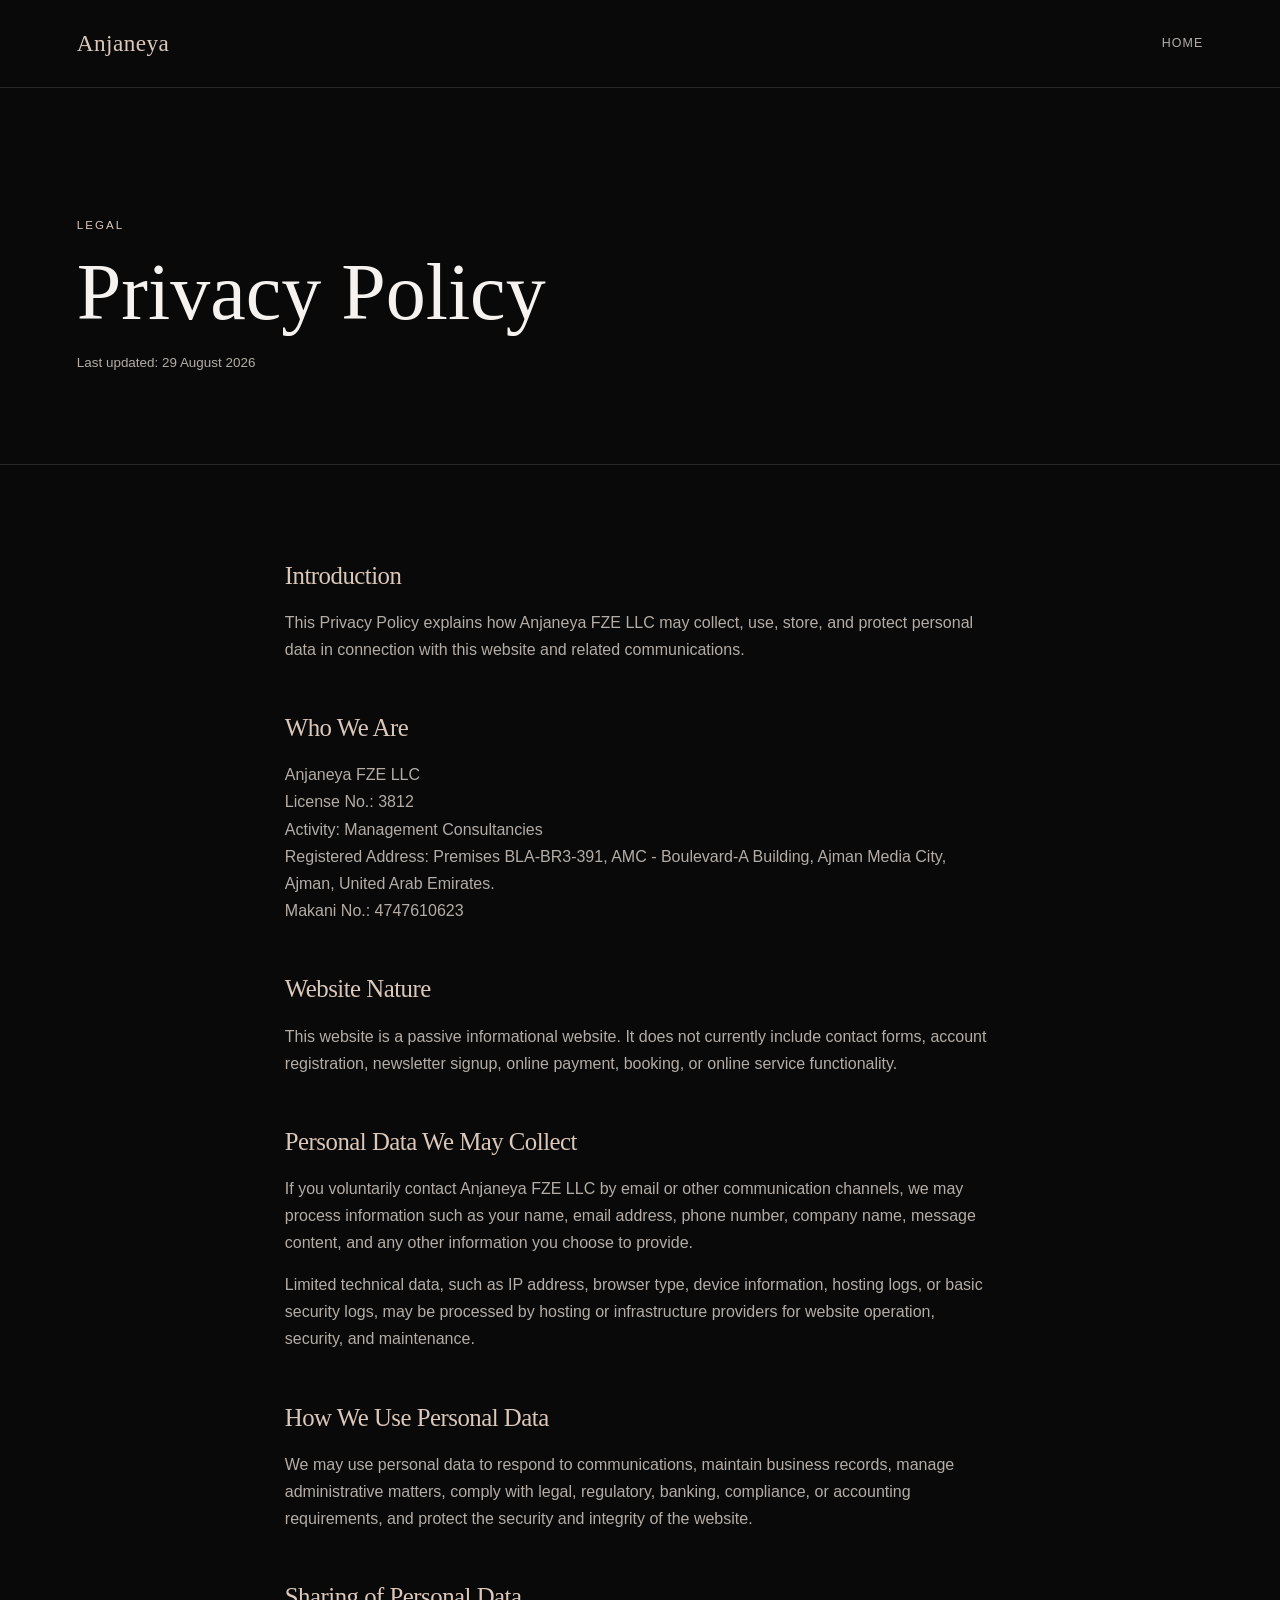
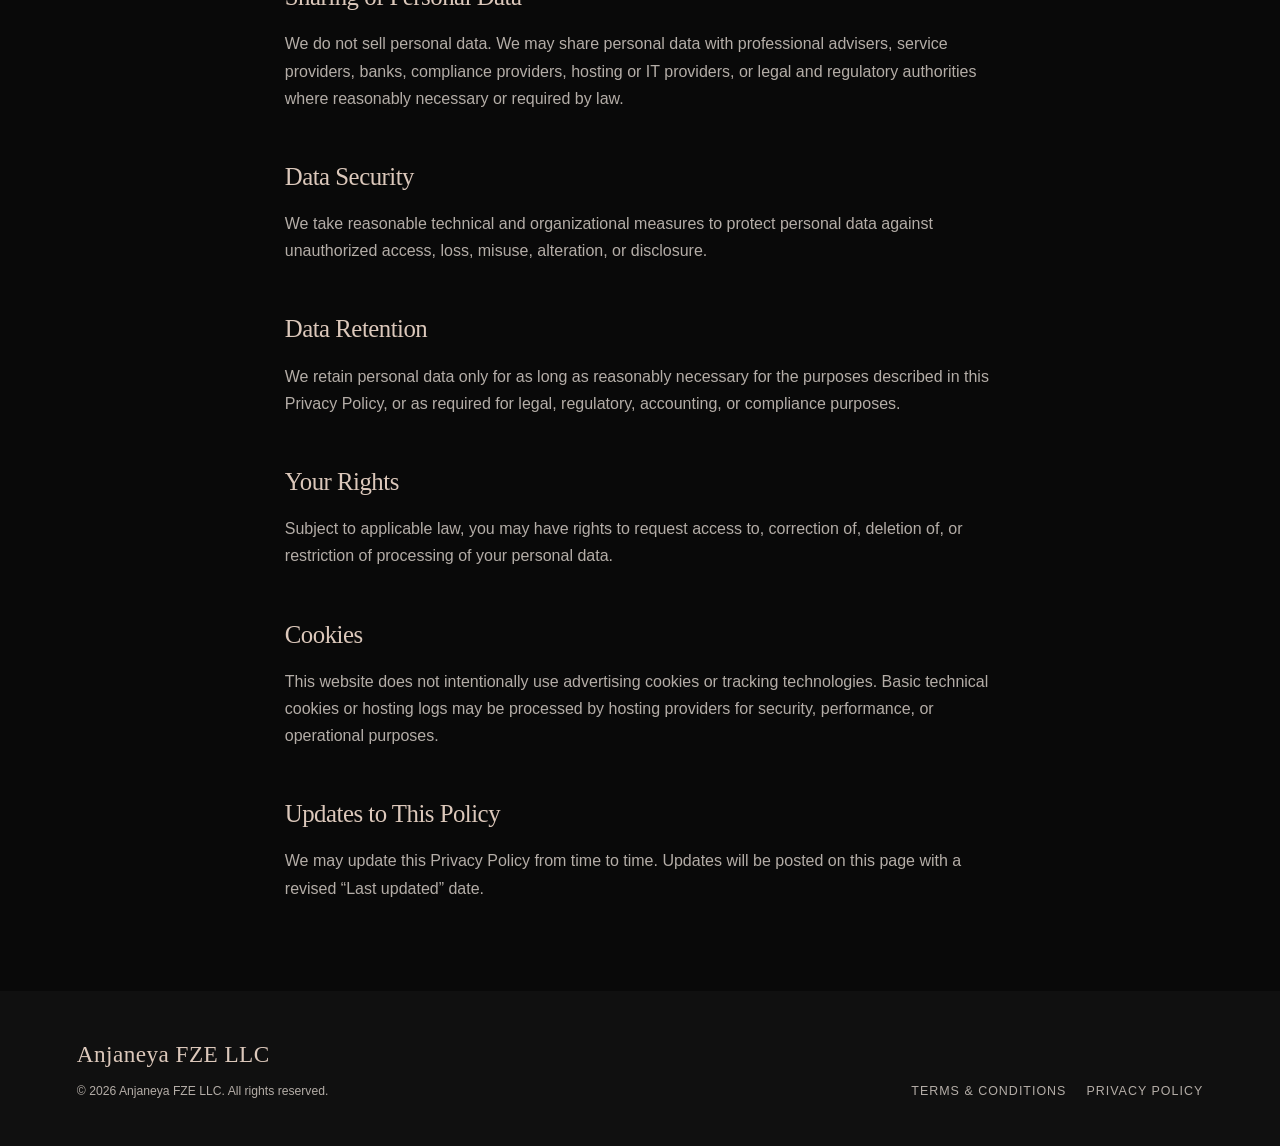
==== privacy-policy.html @ aa17500f "Add compliance pages and passive company profile" ====
<!DOCTYPE html>
<html lang="en">
<head>
    <meta charset="UTF-8">
    <meta name="viewport" content="width=device-width, initial-scale=1.0">
    <meta name="description" content="Privacy Policy for the Anjaneya FZE LLC website.">
    <title>Privacy Policy | Anjaneya FZE LLC</title>
    <link rel="stylesheet" href="styles.css">
</head>
<body class="legal-page">
    <header class="site-header">
        <a class="brand" href="index.html" aria-label="Anjaneya FZE LLC home">Anjaneya</a>
        <nav aria-label="Primary navigation">
            <a href="index.html">Home</a>
        </nav>
    </header>

    <main>
        <header class="legal-hero">
            <p class="eyebrow">Legal</p>
            <h1>Privacy Policy</h1>
            <p class="last-updated">Last updated: 29 August 2026</p>
        </header>

        <article class="legal-content">
            <section aria-labelledby="privacy-introduction">
                <h2 id="privacy-introduction">Introduction</h2>
                <p>This Privacy Policy explains how Anjaneya FZE LLC may collect, use, store, and protect personal data in connection with this website and related communications.</p>
            </section>

            <section aria-labelledby="who-we-are">
                <h2 id="who-we-are">Who We Are</h2>
                <p>Anjaneya FZE LLC<br>License No.: 3812<br>Activity: Management Consultancies</p>
                <address>Registered Address: Premises BLA-BR3-391, AMC - Boulevard-A Building, Ajman Media City, Ajman, United Arab Emirates.<br>Makani No.: 4747610623</address>
            </section>

            <section aria-labelledby="website-nature">
                <h2 id="website-nature">Website Nature</h2>
                <p>This website is a passive informational website. It does not currently include contact forms, account registration, newsletter signup, online payment, booking, or online service functionality.</p>
            </section>

            <section aria-labelledby="data-we-collect">
                <h2 id="data-we-collect">Personal Data We May Collect</h2>
                <p>If you voluntarily contact Anjaneya FZE LLC by email or other communication channels, we may process information such as your name, email address, phone number, company name, message content, and any other information you choose to provide.</p>
                <p>Limited technical data, such as IP address, browser type, device information, hosting logs, or basic security logs, may be processed by hosting or infrastructure providers for website operation, security, and maintenance.</p>
            </section>

            <section aria-labelledby="data-use">
                <h2 id="data-use">How We Use Personal Data</h2>
                <p>We may use personal data to respond to communications, maintain business records, manage administrative matters, comply with legal, regulatory, banking, compliance, or accounting requirements, and protect the security and integrity of the website.</p>
            </section>

            <section aria-labelledby="data-sharing">
                <h2 id="data-sharing">Sharing of Personal Data</h2>
                <p>We do not sell personal data. We may share personal data with professional advisers, service providers, banks, compliance providers, hosting or IT providers, or legal and regulatory authorities where reasonably necessary or required by law.</p>
            </section>

            <section aria-labelledby="data-security">
                <h2 id="data-security">Data Security</h2>
                <p>We take reasonable technical and organizational measures to protect personal data against unauthorized access, loss, misuse, alteration, or disclosure.</p>
            </section>

            <section aria-labelledby="data-retention">
                <h2 id="data-retention">Data Retention</h2>
                <p>We retain personal data only for as long as reasonably necessary for the purposes described in this Privacy Policy, or as required for legal, regulatory, accounting, or compliance purposes.</p>
            </section>

            <section aria-labelledby="privacy-rights">
                <h2 id="privacy-rights">Your Rights</h2>
                <p>Subject to applicable law, you may have rights to request access to, correction of, deletion of, or restriction of processing of your personal data.</p>
            </section>

            <section aria-labelledby="cookies">
                <h2 id="cookies">Cookies</h2>
                <p>This website does not intentionally use advertising cookies or tracking technologies. Basic technical cookies or hosting logs may be processed by hosting providers for security, performance, or operational purposes.</p>
            </section>

            <section aria-labelledby="policy-updates">
                <h2 id="policy-updates">Updates to This Policy</h2>
                <p>We may update this Privacy Policy from time to time. Updates will be posted on this page with a revised “Last updated” date.</p>
            </section>
        </article>
    </main>

    <footer class="site-footer">
        <div>
            <p class="footer-brand">Anjaneya FZE LLC</p>
            <p class="copyright">© 2026 Anjaneya FZE LLC. All rights reserved.</p>
        </div>
        <nav class="footer-links" aria-label="Legal">
            <a href="terms-and-conditions.html">Terms &amp; Conditions</a>
            <a href="privacy-policy.html" aria-current="page">Privacy Policy</a>
        </nav>
    </footer>
</body>
</html>
---- styles.css ----
:root {
    --background: #090909;
    --surface: #101010;
    --text: #f5f2ef;
    --muted: #b4ada7;
    --accent: #dcc8bb;
    --border: rgba(255, 255, 255, 0.12);
    --serif: "Cormorant Garamond", Georgia, "Times New Roman", serif;
    --sans: Inter, -apple-system, BlinkMacSystemFont, "Segoe UI", sans-serif;
}

* {
    box-sizing: border-box;
    margin: 0;
    padding: 0;
}

html {
    scroll-behavior: smooth;
}

body {
    min-height: 100vh;
    background: var(--background);
    color: var(--text);
    font-family: var(--sans);
    font-size: 16px;
    line-height: 1.7;
    text-rendering: optimizeLegibility;
}

a {
    color: inherit;
}

a:focus-visible {
    outline: 2px solid var(--accent);
    outline-offset: 4px;
}

.site-header,
.site-footer,
.hero,
.content-section,
.legal-hero {
    padding-left: clamp(1.5rem, 6vw, 5rem);
    padding-right: clamp(1.5rem, 6vw, 5rem);
}

.site-header {
    min-height: 5.5rem;
    display: flex;
    align-items: center;
    justify-content: space-between;
    gap: 2rem;
    border-bottom: 1px solid var(--border);
}

.brand,
.footer-brand {
    color: var(--accent);
    font-family: var(--serif);
    font-size: 1.45rem;
    font-weight: 500;
    letter-spacing: 0.02em;
    text-decoration: none;
}

nav {
    display: flex;
    gap: clamp(1.25rem, 3vw, 2.5rem);
}

nav a,
.footer-links a {
    color: var(--muted);
    font-size: 0.78rem;
    letter-spacing: 0.08em;
    text-decoration: none;
    text-transform: uppercase;
}

nav a:hover,
.footer-links a:hover {
    color: var(--text);
}

.hero {
    min-height: min(72vh, 46rem);
    display: flex;
    flex-direction: column;
    justify-content: center;
    border-bottom: 1px solid var(--border);
}

.eyebrow,
.section-label {
    color: var(--accent);
    font-size: 0.72rem;
    font-weight: 500;
    letter-spacing: 0.18em;
    text-transform: uppercase;
}

.hero h1,
.section-content h1,
.section-content h2,
.legal-content h2 {
    font-family: var(--serif);
    font-weight: 400;
    letter-spacing: -0.02em;
}

.hero h1 {
    max-width: 54rem;
    margin-top: 1.25rem;
    font-size: clamp(3.4rem, 9vw, 7.5rem);
    line-height: 0.95;
}

.hero-summary {
    max-width: 42rem;
    margin-top: 2rem;
    color: var(--muted);
    font-size: clamp(1rem, 1.8vw, 1.25rem);
}

.content-section {
    display: grid;
    grid-template-columns: minmax(10rem, 0.7fr) minmax(0, 1.8fr);
    gap: clamp(2rem, 8vw, 8rem);
    padding-top: clamp(4rem, 8vw, 7rem);
    padding-bottom: clamp(4rem, 8vw, 7rem);
    border-bottom: 1px solid var(--border);
}

.section-content {
    max-width: 52rem;
}

.section-content h2 {
    margin-bottom: 1.4rem;
    font-size: clamp(2rem, 4vw, 3rem);
    line-height: 1.1;
}

.section-content > p {
    max-width: 44rem;
    color: var(--muted);
    font-size: 1.05rem;
}

.company-details {
    margin-top: 2.75rem;
    border-top: 1px solid var(--border);
}

.company-details > div {
    display: grid;
    grid-template-columns: minmax(9rem, 0.7fr) minmax(0, 1.3fr);
    gap: 1.5rem;
    padding: 1rem 0;
    border-bottom: 1px solid var(--border);
}

.company-details dt {
    color: var(--muted);
    font-size: 0.82rem;
}

.company-details dd {
    color: var(--text);
}

.site-footer {
    display: flex;
    align-items: flex-end;
    justify-content: space-between;
    gap: 2rem;
    padding-top: 2.75rem;
    padding-bottom: 2.75rem;
    background: var(--surface);
}

.copyright {
    margin-top: 0.4rem;
    color: var(--muted);
    font-size: 0.76rem;
}

.footer-links {
    display: flex;
    flex-wrap: wrap;
    justify-content: flex-end;
    gap: 1.25rem;
}

.legal-page main {
    min-height: 70vh;
}

.legal-hero {
    padding-top: clamp(5rem, 10vw, 9rem);
    padding-bottom: clamp(3.5rem, 7vw, 6rem);
    border-bottom: 1px solid var(--border);
}

.legal-hero h1 {
    margin-top: 1rem;
    font-family: var(--serif);
    font-size: clamp(2.75rem, 7vw, 5rem);
    font-weight: 400;
    line-height: 1;
}

.last-updated {
    margin-top: 1.25rem;
    color: var(--muted);
    font-size: 0.84rem;
}

.legal-content {
    max-width: 54rem;
    margin: 0 auto;
    padding: clamp(3.5rem, 7vw, 6rem) clamp(1.5rem, 6vw, 5rem);
}

.legal-content section + section {
    margin-top: 2.75rem;
}

.legal-content h2 {
    margin-bottom: 0.75rem;
    color: var(--accent);
    font-size: 1.55rem;
}

.legal-content p,
.legal-content address {
    color: var(--muted);
    font-style: normal;
}

.legal-content p + p {
    margin-top: 0.9rem;
}

@media (max-width: 720px) {
    .site-header {
        min-height: 4.75rem;
    }

    .content-section {
        grid-template-columns: 1fr;
        gap: 1.25rem;
    }

    .company-details > div {
        grid-template-columns: 1fr;
        gap: 0.2rem;
    }

    .site-footer {
        align-items: flex-start;
        flex-direction: column;
    }

    .footer-links {
        justify-content: flex-start;
    }
}
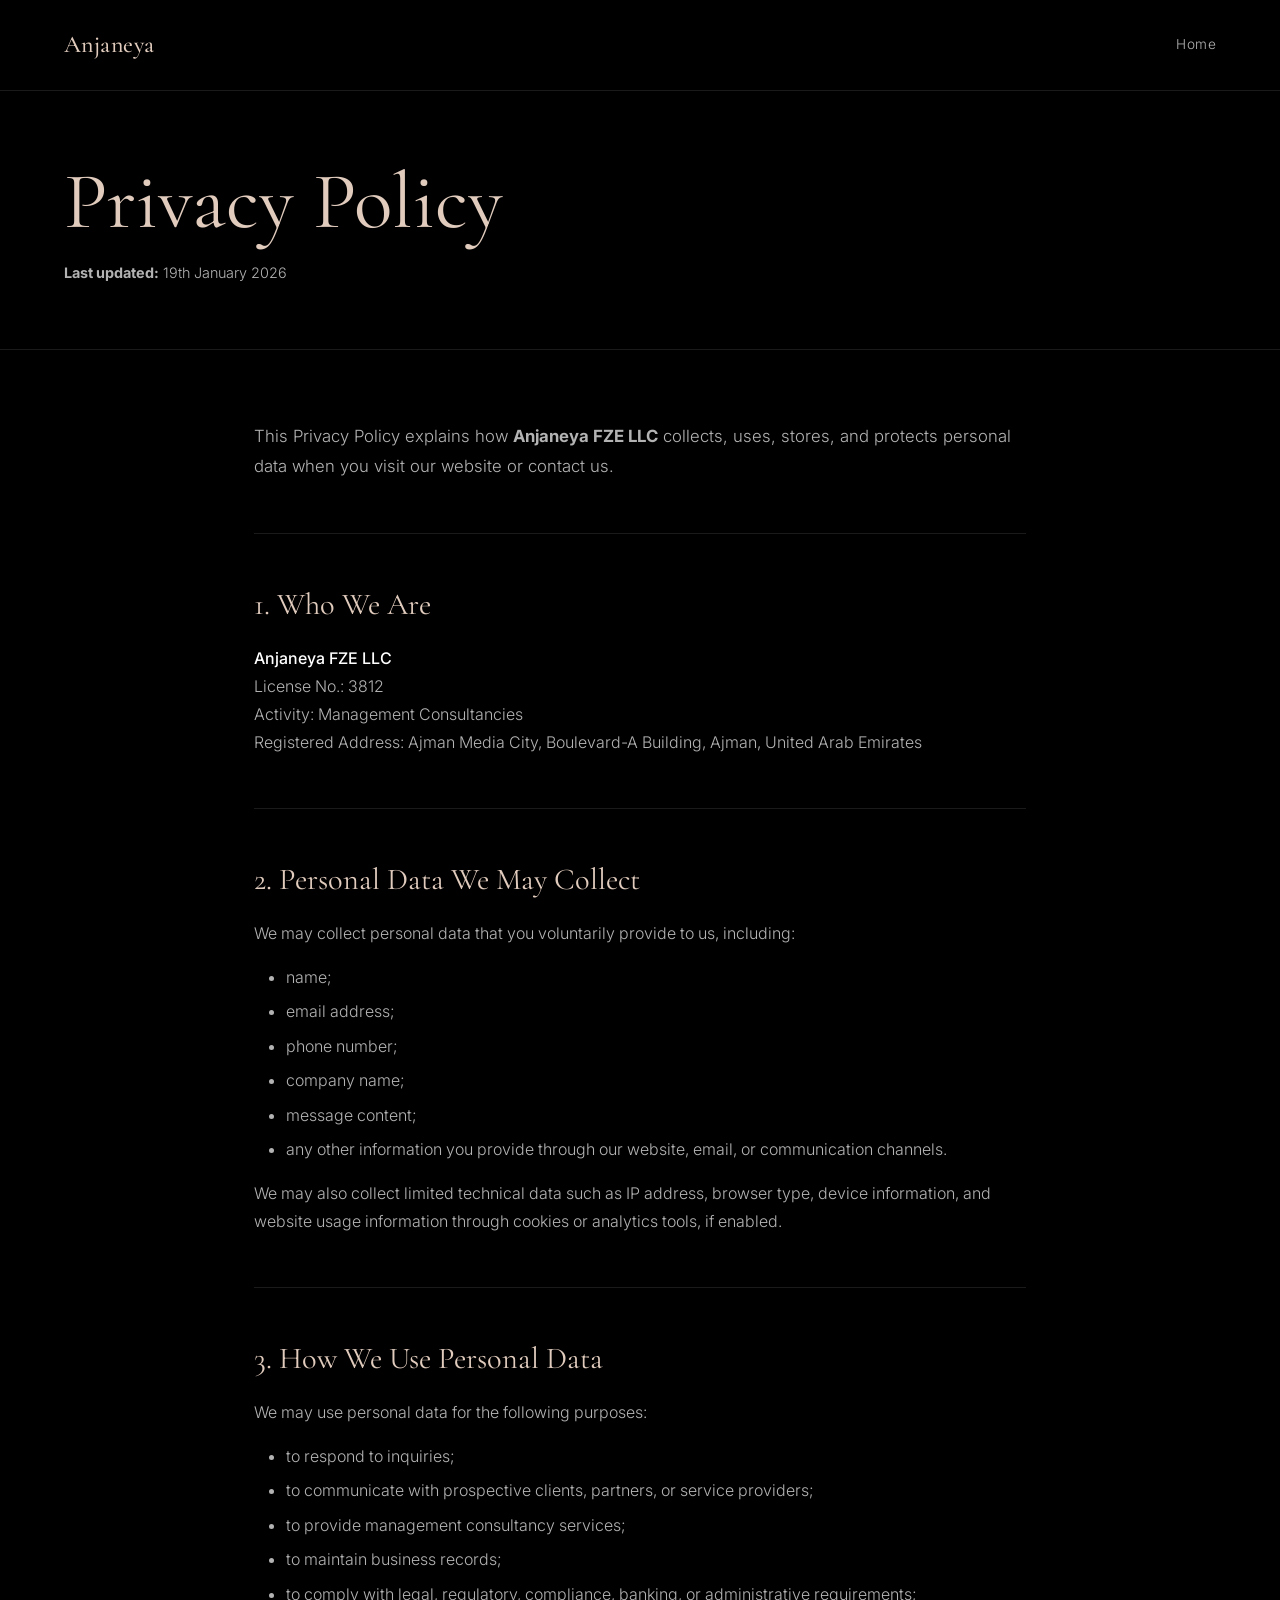
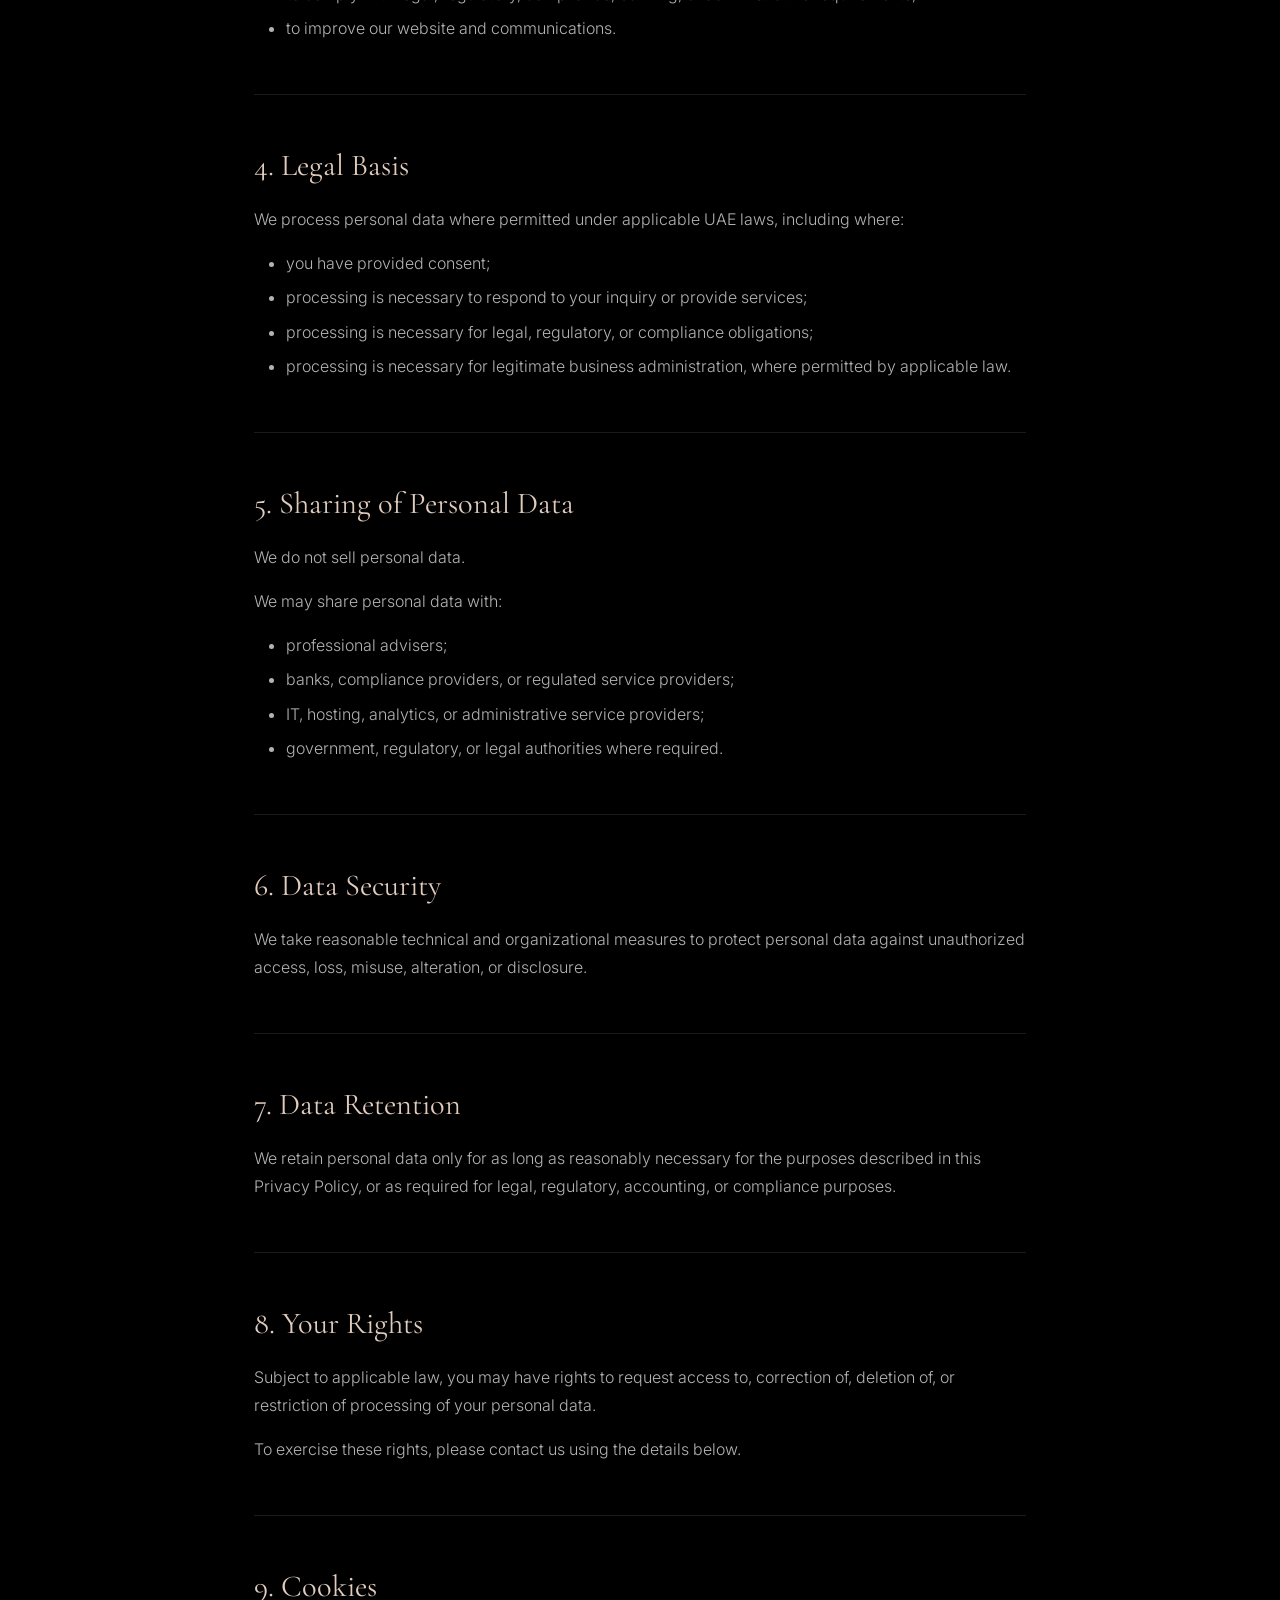
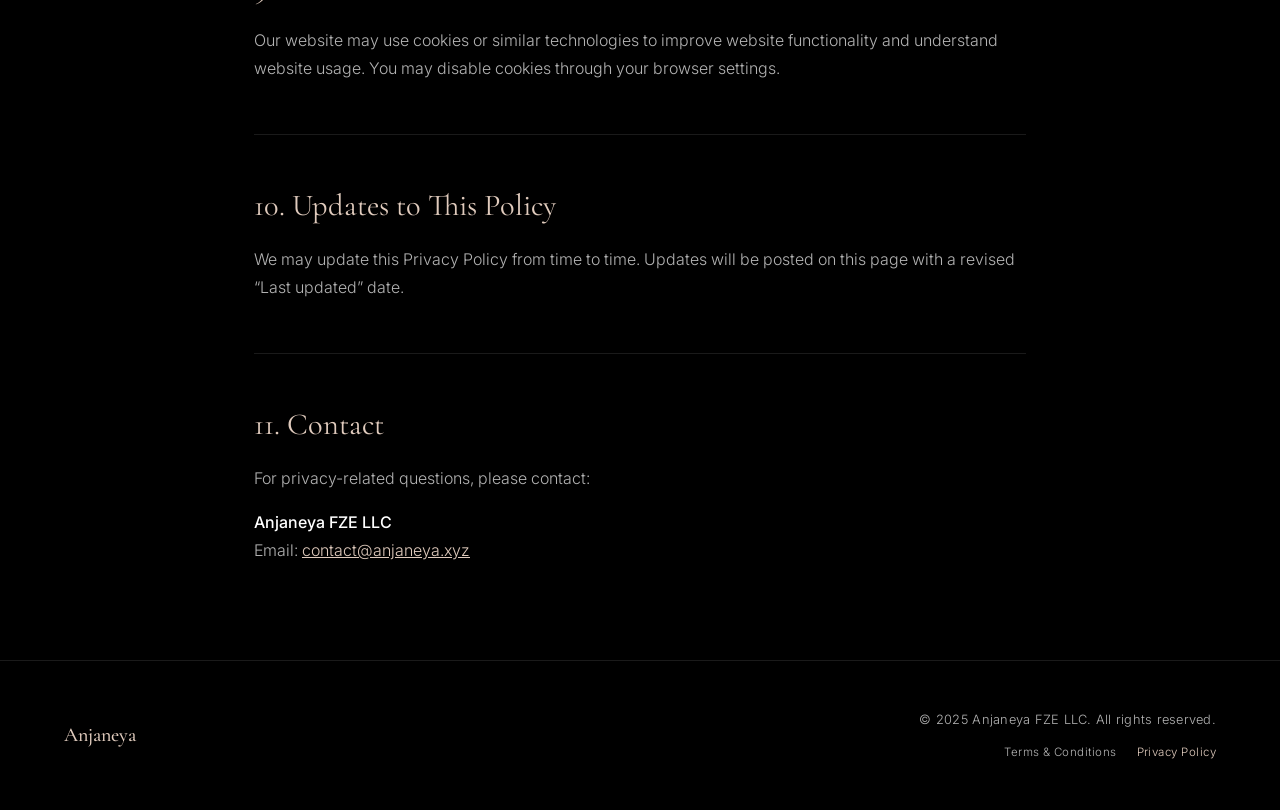
==== commit f0e3c9b6: "Add legal pages and footer links" ====
--- a/privacy-policy.html
+++ b/privacy-policy.html
@@ -5,92 +5,124 @@
     <meta name="viewport" content="width=device-width, initial-scale=1.0">
     <meta name="description" content="Privacy Policy for the Anjaneya FZE LLC website.">
     <title>Privacy Policy | Anjaneya FZE LLC</title>
-    <link rel="stylesheet" href="styles.css">
+    <link rel="preconnect" href="https://fonts.googleapis.com">
+    <link rel="preconnect" href="https://fonts.gstatic.com" crossorigin>
+    <link href="https://fonts.googleapis.com/css2?family=Cormorant+Garamond:wght@300;400;500;600&amp;family=Inter:wght@300;400;500&amp;display=swap" rel="stylesheet">
+    <link rel="stylesheet" href="legal.css">
 </head>
-<body class="legal-page">
-    <header class="site-header">
-        <a class="brand" href="index.html" aria-label="Anjaneya FZE LLC home">Anjaneya</a>
-        <nav aria-label="Primary navigation">
-            <a href="index.html">Home</a>
-        </nav>
-    </header>
+<body>
+    <nav aria-label="Primary navigation">
+        <a href="index.html" class="logo">Anjaneya</a>
+        <a href="index.html" class="home-link">Home</a>
+    </nav>
 
     <main>
-        <header class="legal-hero">
-            <p class="eyebrow">Legal</p>
+        <header class="legal-header">
             <h1>Privacy Policy</h1>
-            <p class="last-updated">Last updated: 29 August 2026</p>
+            <p class="last-updated"><strong>Last updated:</strong> 19th January 2026</p>
         </header>
 
         <article class="legal-content">
-            <section aria-labelledby="privacy-introduction">
-                <h2 id="privacy-introduction">Introduction</h2>
-                <p>This Privacy Policy explains how Anjaneya FZE LLC may collect, use, store, and protect personal data in connection with this website and related communications.</p>
+            <p class="legal-introduction">This Privacy Policy explains how <strong>Anjaneya FZE LLC</strong> collects, uses, stores, and protects personal data when you visit our website or contact us.</p>
+
+            <section class="legal-section" aria-labelledby="privacy-who-we-are">
+                <h2 id="privacy-who-we-are">1. Who We Are</h2>
+                <address><strong>Anjaneya FZE LLC</strong><br>License No.: 3812<br>Activity: Management Consultancies<br>Registered Address: Ajman Media City, Boulevard-A Building, Ajman, United Arab Emirates</address>
             </section>
 
-            <section aria-labelledby="who-we-are">
-                <h2 id="who-we-are">Who We Are</h2>
-                <p>Anjaneya FZE LLC<br>License No.: 3812<br>Activity: Management Consultancies</p>
-                <address>Registered Address: Premises BLA-BR3-391, AMC - Boulevard-A Building, Ajman Media City, Ajman, United Arab Emirates.<br>Makani No.: 4747610623</address>
+            <section class="legal-section" aria-labelledby="privacy-data-collected">
+                <h2 id="privacy-data-collected">2. Personal Data We May Collect</h2>
+                <p>We may collect personal data that you voluntarily provide to us, including:</p>
+                <ul>
+                    <li>name;</li>
+                    <li>email address;</li>
+                    <li>phone number;</li>
+                    <li>company name;</li>
+                    <li>message content;</li>
+                    <li>any other information you provide through our website, email, or communication channels.</li>
+                </ul>
+                <p>We may also collect limited technical data such as IP address, browser type, device information, and website usage information through cookies or analytics tools, if enabled.</p>
             </section>
 
-            <section aria-labelledby="website-nature">
-                <h2 id="website-nature">Website Nature</h2>
-                <p>This website is a passive informational website. It does not currently include contact forms, account registration, newsletter signup, online payment, booking, or online service functionality.</p>
+            <section class="legal-section" aria-labelledby="privacy-data-use">
+                <h2 id="privacy-data-use">3. How We Use Personal Data</h2>
+                <p>We may use personal data for the following purposes:</p>
+                <ul>
+                    <li>to respond to inquiries;</li>
+                    <li>to communicate with prospective clients, partners, or service providers;</li>
+                    <li>to provide management consultancy services;</li>
+                    <li>to maintain business records;</li>
+                    <li>to comply with legal, regulatory, compliance, banking, or administrative requirements;</li>
+                    <li>to improve our website and communications.</li>
+                </ul>
             </section>
 
-            <section aria-labelledby="data-we-collect">
-                <h2 id="data-we-collect">Personal Data We May Collect</h2>
-                <p>If you voluntarily contact Anjaneya FZE LLC by email or other communication channels, we may process information such as your name, email address, phone number, company name, message content, and any other information you choose to provide.</p>
-                <p>Limited technical data, such as IP address, browser type, device information, hosting logs, or basic security logs, may be processed by hosting or infrastructure providers for website operation, security, and maintenance.</p>
+            <section class="legal-section" aria-labelledby="privacy-legal-basis">
+                <h2 id="privacy-legal-basis">4. Legal Basis</h2>
+                <p>We process personal data where permitted under applicable UAE laws, including where:</p>
+                <ul>
+                    <li>you have provided consent;</li>
+                    <li>processing is necessary to respond to your inquiry or provide services;</li>
+                    <li>processing is necessary for legal, regulatory, or compliance obligations;</li>
+                    <li>processing is necessary for legitimate business administration, where permitted by applicable law.</li>
+                </ul>
             </section>
 
-            <section aria-labelledby="data-use">
-                <h2 id="data-use">How We Use Personal Data</h2>
-                <p>We may use personal data to respond to communications, maintain business records, manage administrative matters, comply with legal, regulatory, banking, compliance, or accounting requirements, and protect the security and integrity of the website.</p>
+            <section class="legal-section" aria-labelledby="privacy-sharing">
+                <h2 id="privacy-sharing">5. Sharing of Personal Data</h2>
+                <p>We do not sell personal data.</p>
+                <p>We may share personal data with:</p>
+                <ul>
+                    <li>professional advisers;</li>
+                    <li>banks, compliance providers, or regulated service providers;</li>
+                    <li>IT, hosting, analytics, or administrative service providers;</li>
+                    <li>government, regulatory, or legal authorities where required.</li>
+                </ul>
             </section>
 
-            <section aria-labelledby="data-sharing">
-                <h2 id="data-sharing">Sharing of Personal Data</h2>
-                <p>We do not sell personal data. We may share personal data with professional advisers, service providers, banks, compliance providers, hosting or IT providers, or legal and regulatory authorities where reasonably necessary or required by law.</p>
-            </section>
-
-            <section aria-labelledby="data-security">
-                <h2 id="data-security">Data Security</h2>
+            <section class="legal-section" aria-labelledby="privacy-security">
+                <h2 id="privacy-security">6. Data Security</h2>
                 <p>We take reasonable technical and organizational measures to protect personal data against unauthorized access, loss, misuse, alteration, or disclosure.</p>
             </section>
 
-            <section aria-labelledby="data-retention">
-                <h2 id="data-retention">Data Retention</h2>
+            <section class="legal-section" aria-labelledby="privacy-retention">
+                <h2 id="privacy-retention">7. Data Retention</h2>
                 <p>We retain personal data only for as long as reasonably necessary for the purposes described in this Privacy Policy, or as required for legal, regulatory, accounting, or compliance purposes.</p>
             </section>
 
-            <section aria-labelledby="privacy-rights">
-                <h2 id="privacy-rights">Your Rights</h2>
+            <section class="legal-section" aria-labelledby="privacy-rights">
+                <h2 id="privacy-rights">8. Your Rights</h2>
                 <p>Subject to applicable law, you may have rights to request access to, correction of, deletion of, or restriction of processing of your personal data.</p>
+                <p>To exercise these rights, please contact us using the details below.</p>
             </section>
 
-            <section aria-labelledby="cookies">
-                <h2 id="cookies">Cookies</h2>
-                <p>This website does not intentionally use advertising cookies or tracking technologies. Basic technical cookies or hosting logs may be processed by hosting providers for security, performance, or operational purposes.</p>
+            <section class="legal-section" aria-labelledby="privacy-cookies">
+                <h2 id="privacy-cookies">9. Cookies</h2>
+                <p>Our website may use cookies or similar technologies to improve website functionality and understand website usage. You may disable cookies through your browser settings.</p>
             </section>
 
-            <section aria-labelledby="policy-updates">
-                <h2 id="policy-updates">Updates to This Policy</h2>
+            <section class="legal-section" aria-labelledby="privacy-updates">
+                <h2 id="privacy-updates">10. Updates to This Policy</h2>
                 <p>We may update this Privacy Policy from time to time. Updates will be posted on this page with a revised “Last updated” date.</p>
+            </section>
+
+            <section class="legal-section" aria-labelledby="privacy-contact">
+                <h2 id="privacy-contact">11. Contact</h2>
+                <p>For privacy-related questions, please contact:</p>
+                <address><strong>Anjaneya FZE LLC</strong><br>Email: <a href="mailto:contact@anjaneya.xyz">contact@anjaneya.xyz</a></address>
             </section>
         </article>
     </main>
 
-    <footer class="site-footer">
-        <div>
-            <p class="footer-brand">Anjaneya FZE LLC</p>
-            <p class="copyright">© 2026 Anjaneya FZE LLC. All rights reserved.</p>
+    <footer>
+        <div class="footer-logo">Anjaneya</div>
+        <div class="footer-text">
+            <div>© 2025 Anjaneya FZE LLC. All rights reserved.</div>
+            <div class="footer-links">
+                <a href="terms-and-conditions.html">Terms &amp; Conditions</a>
+                <a href="privacy-policy.html" aria-current="page">Privacy Policy</a>
+            </div>
         </div>
-        <nav class="footer-links" aria-label="Legal">
-            <a href="terms-and-conditions.html">Terms &amp; Conditions</a>
-            <a href="privacy-policy.html" aria-current="page">Privacy Policy</a>
-        </nav>
     </footer>
 </body>
 </html>
--- a/legal.css
+++ b/legal.css
@@ -0,0 +1,221 @@
+* {
+    margin: 0;
+    padding: 0;
+    box-sizing: border-box;
+}
+
+:root {
+    --accent: hsl(24, 37%, 81%);
+    --bg: #000;
+    --text: #fff;
+    --text-muted: rgba(255, 255, 255, 0.7);
+    --border: rgba(255, 255, 255, 0.1);
+}
+
+html {
+    scroll-behavior: smooth;
+}
+
+body {
+    background-color: var(--bg);
+    color: var(--text);
+    font-family: "Inter", -apple-system, BlinkMacSystemFont, sans-serif;
+    font-weight: 300;
+    line-height: 1.75;
+}
+
+h1,
+h2 {
+    font-family: "Cormorant Garamond", Georgia, serif;
+    font-weight: 400;
+}
+
+a {
+    color: var(--accent);
+}
+
+a:focus-visible {
+    outline: 2px solid var(--accent);
+    outline-offset: 4px;
+}
+
+nav {
+    position: fixed;
+    top: 0;
+    left: 0;
+    right: 0;
+    z-index: 100;
+    display: flex;
+    align-items: center;
+    justify-content: space-between;
+    padding: 1.5rem 4rem;
+    background: rgba(0, 0, 0, 0.9);
+    backdrop-filter: blur(10px);
+    border-bottom: 1px solid var(--border);
+}
+
+.logo {
+    color: var(--accent);
+    font-family: "Cormorant Garamond", Georgia, serif;
+    font-size: 1.5rem;
+    font-weight: 500;
+    letter-spacing: 0.02em;
+    text-decoration: none;
+}
+
+.home-link {
+    color: var(--text-muted);
+    font-size: 0.85rem;
+    letter-spacing: 0.03em;
+    text-decoration: none;
+}
+
+.home-link:hover {
+    color: var(--accent);
+}
+
+.legal-header {
+    padding: 10rem 4rem 4rem;
+    border-bottom: 1px solid var(--border);
+}
+
+.legal-header h1 {
+    color: var(--accent);
+    font-size: clamp(3rem, 7vw, 5rem);
+    line-height: 1.05;
+}
+
+.last-updated {
+    margin-top: 1rem;
+    color: var(--text-muted);
+    font-size: 0.9rem;
+}
+
+.legal-content {
+    max-width: 900px;
+    margin: 0 auto;
+    padding: 4.5rem 4rem 6rem;
+}
+
+.legal-introduction {
+    color: var(--text-muted);
+    font-size: 1.05rem;
+}
+
+.legal-introduction + .legal-introduction {
+    margin-top: 1rem;
+}
+
+.legal-section {
+    margin-top: 3.25rem;
+    padding-top: 3.25rem;
+    border-top: 1px solid var(--border);
+}
+
+.legal-section h2 {
+    margin-bottom: 1.25rem;
+    color: var(--accent);
+    font-size: 1.9rem;
+    line-height: 1.25;
+}
+
+.legal-section p,
+.legal-section address,
+.legal-section li {
+    color: var(--text-muted);
+    font-style: normal;
+}
+
+.legal-section p + p {
+    margin-top: 1rem;
+}
+
+.legal-section p + address,
+.legal-section ul + p {
+    margin-top: 1rem;
+}
+
+.legal-section ul {
+    margin: 1rem 0 0 1.25rem;
+    padding-left: 0.75rem;
+}
+
+.legal-section li + li {
+    margin-top: 0.4rem;
+}
+
+.legal-section strong {
+    color: var(--text);
+    font-weight: 500;
+}
+
+footer {
+    display: flex;
+    align-items: center;
+    justify-content: space-between;
+    padding: 3rem 4rem;
+    border-top: 1px solid var(--border);
+}
+
+.footer-logo {
+    color: var(--accent);
+    font-family: "Cormorant Garamond", Georgia, serif;
+    font-size: 1.25rem;
+    font-weight: 500;
+}
+
+.footer-text {
+    color: var(--text-muted);
+    font-size: 0.8rem;
+    letter-spacing: 0.02em;
+    text-align: right;
+}
+
+.footer-links {
+    display: flex;
+    justify-content: flex-end;
+    gap: 1.25rem;
+    margin-top: 0.65rem;
+}
+
+.footer-links a {
+    color: var(--text-muted);
+    font-size: 0.72rem;
+    letter-spacing: 0.04em;
+    text-decoration: none;
+}
+
+.footer-links a:hover,
+.footer-links a[aria-current="page"] {
+    color: var(--accent);
+}
+
+@media (max-width: 768px) {
+    nav {
+        padding: 1.25rem 1.5rem;
+    }
+
+    .legal-header {
+        padding: 8rem 1.5rem 3rem;
+    }
+
+    .legal-content {
+        padding: 3rem 1.5rem 4rem;
+    }
+
+    footer {
+        align-items: center;
+        flex-direction: column;
+        gap: 1rem;
+        padding: 2rem 1.5rem;
+        text-align: center;
+    }
+
+    .footer-text {
+        text-align: center;
+    }
+
+    .footer-links {
+        justify-content: center;
+    }
+}
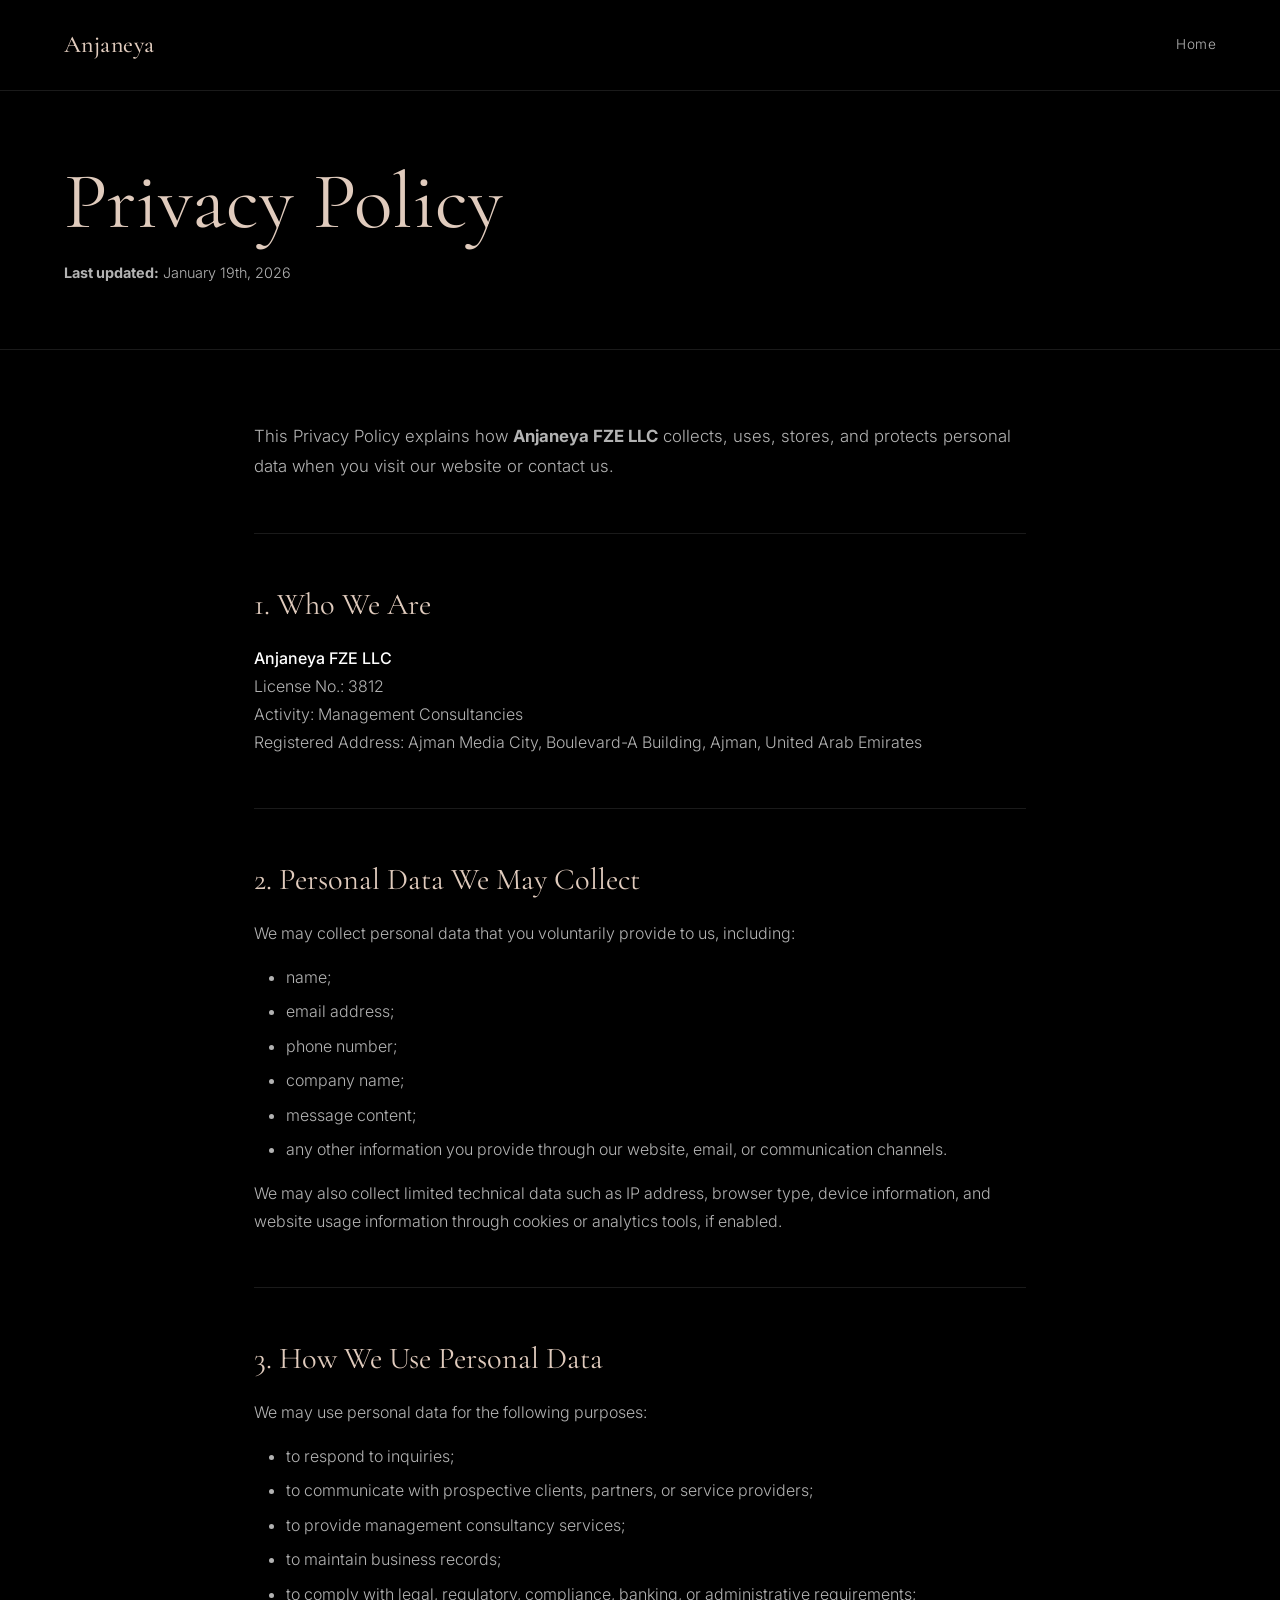
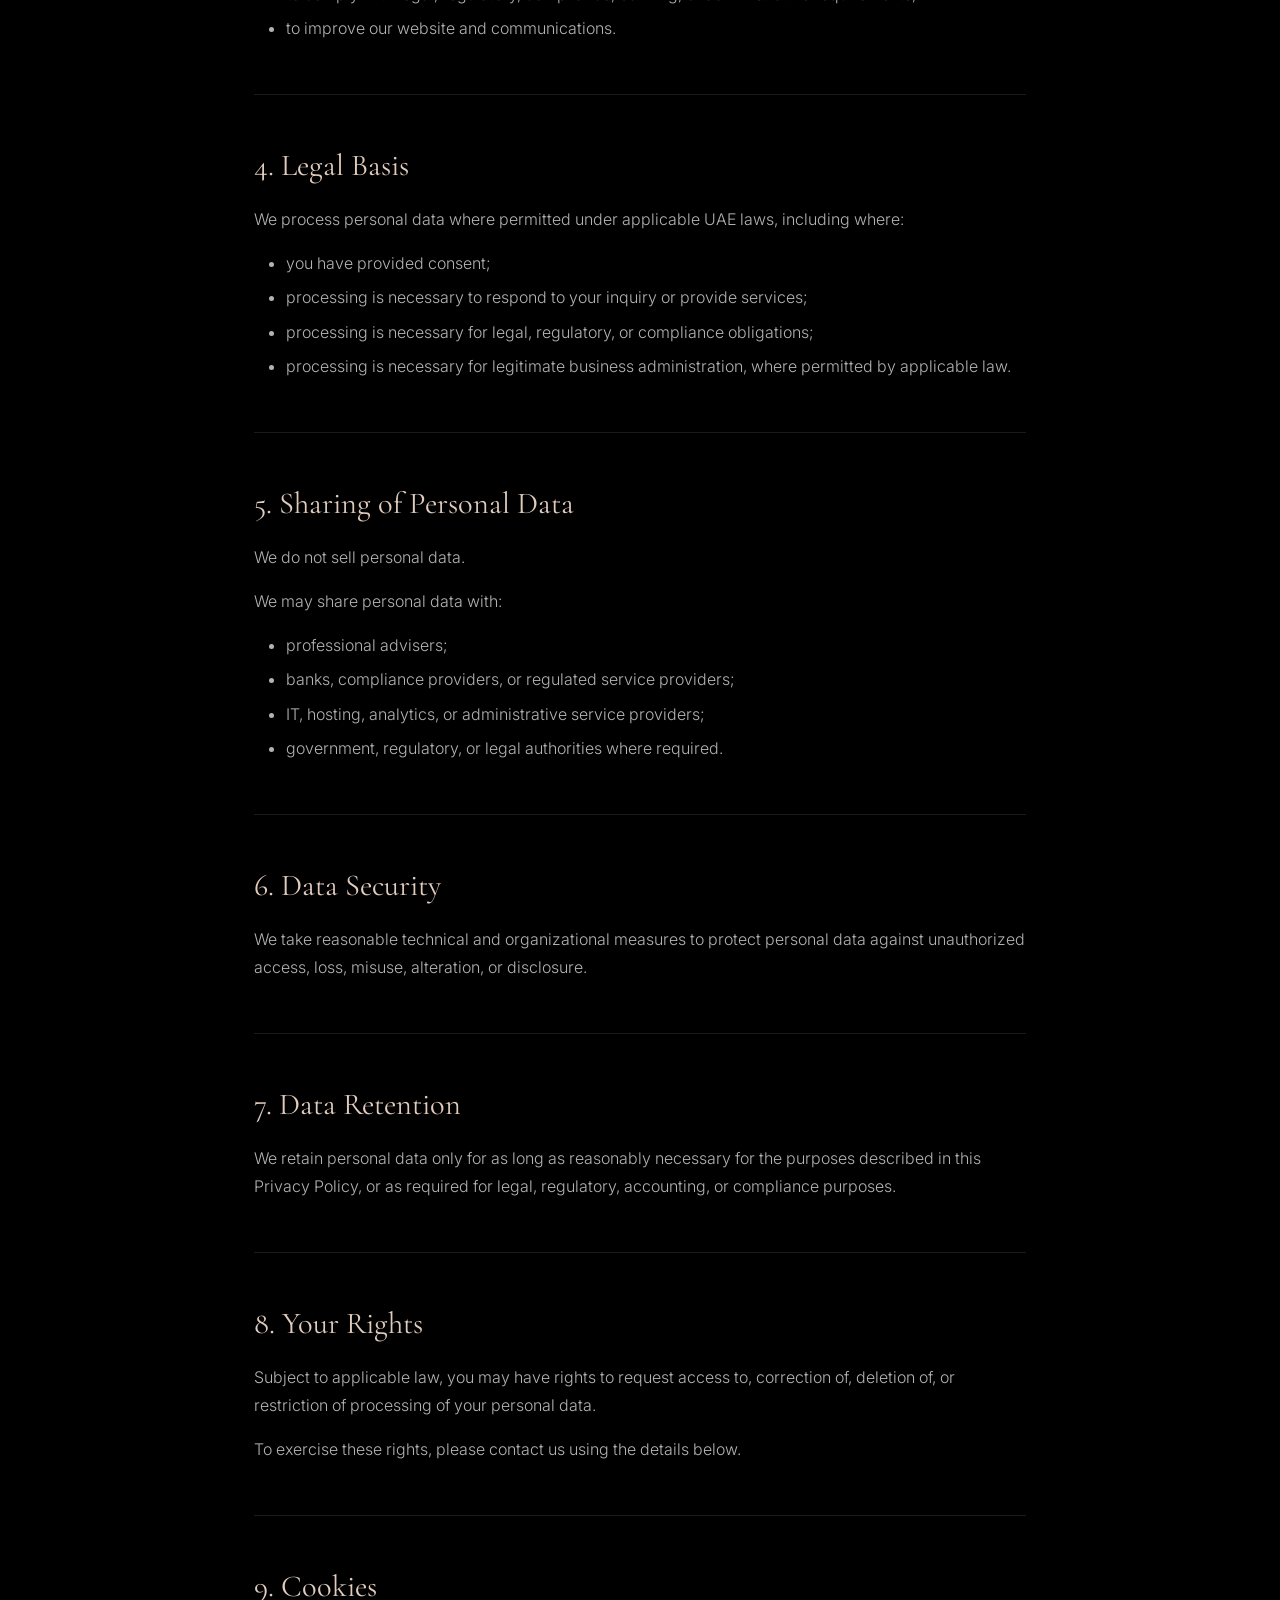
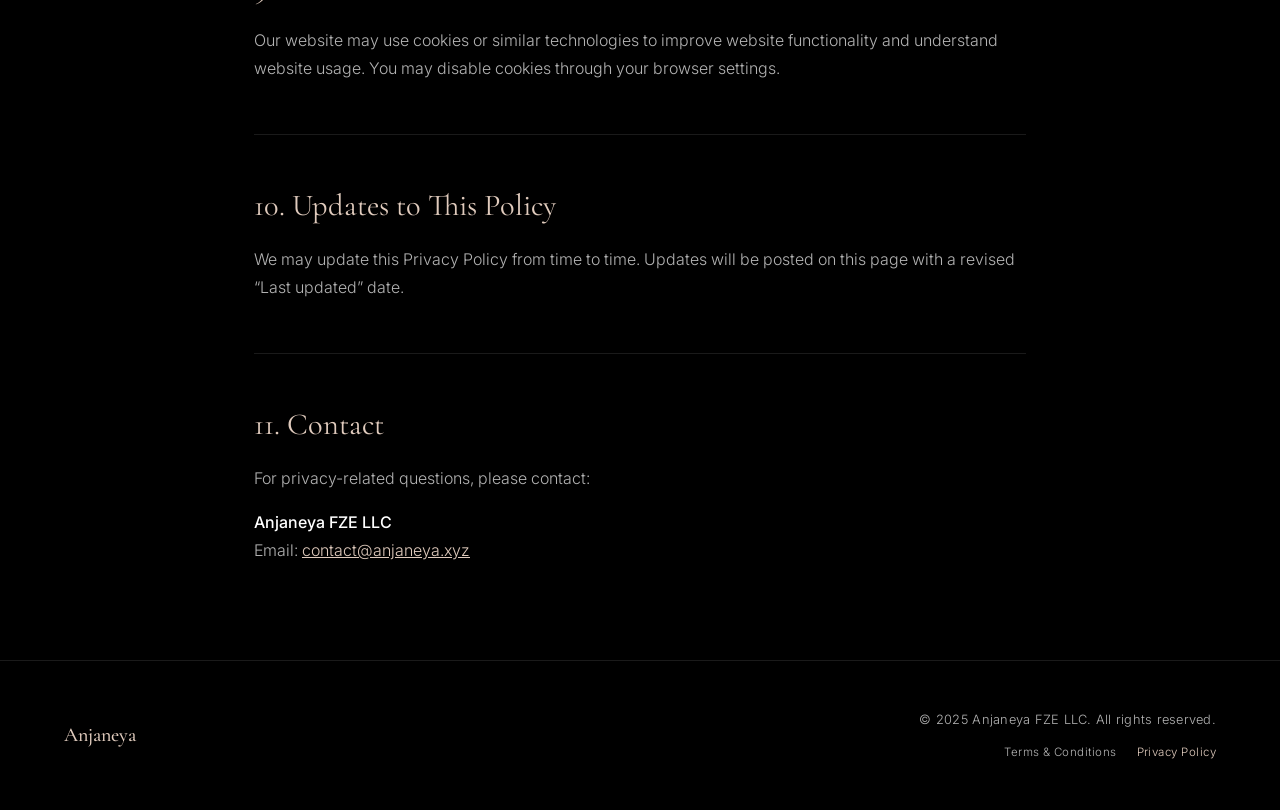
==== commit 5089ec19: "Update Privacy Policy date" ====
--- a/privacy-policy.html
+++ b/privacy-policy.html
@@ -19,7 +19,7 @@
     <main>
         <header class="legal-header">
             <h1>Privacy Policy</h1>
-            <p class="last-updated"><strong>Last updated:</strong> 19th January 2026</p>
+            <p class="last-updated"><strong>Last updated:</strong> January 19th, 2026</p>
         </header>
 
         <article class="legal-content">
